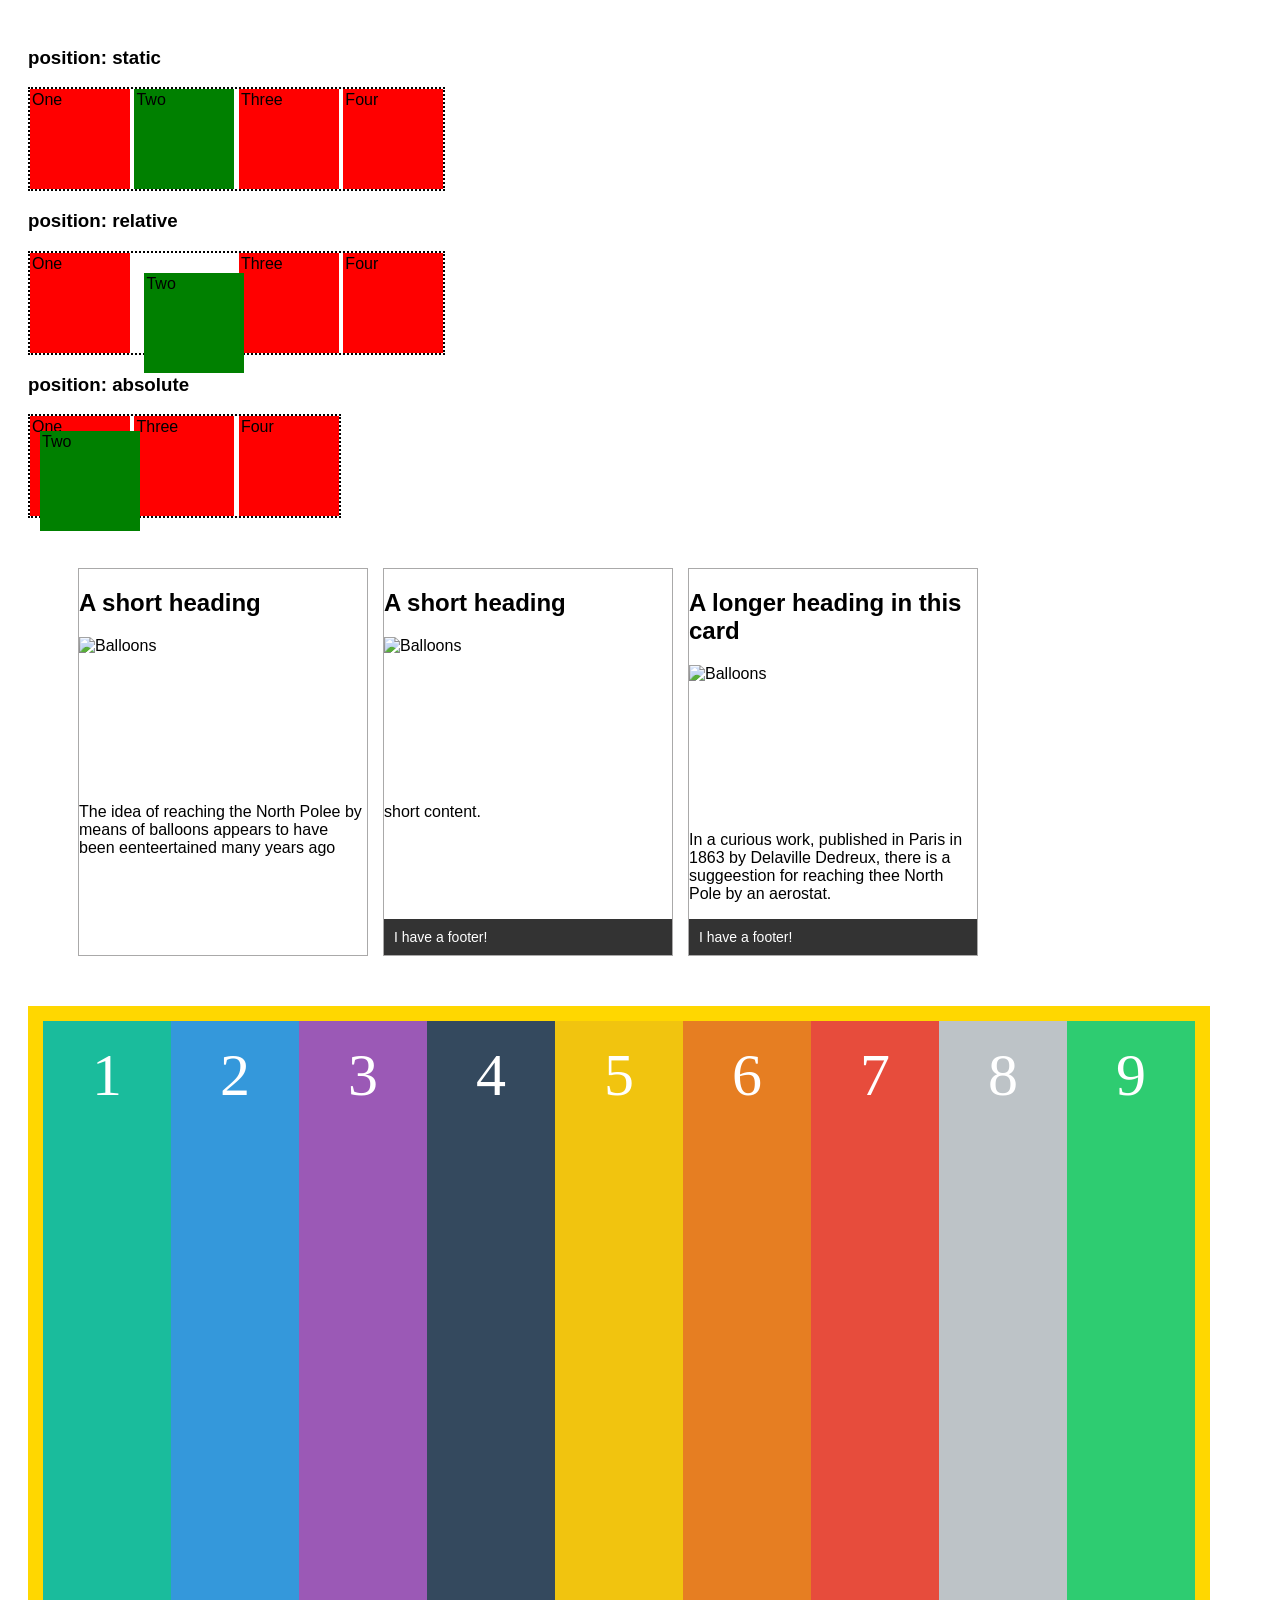
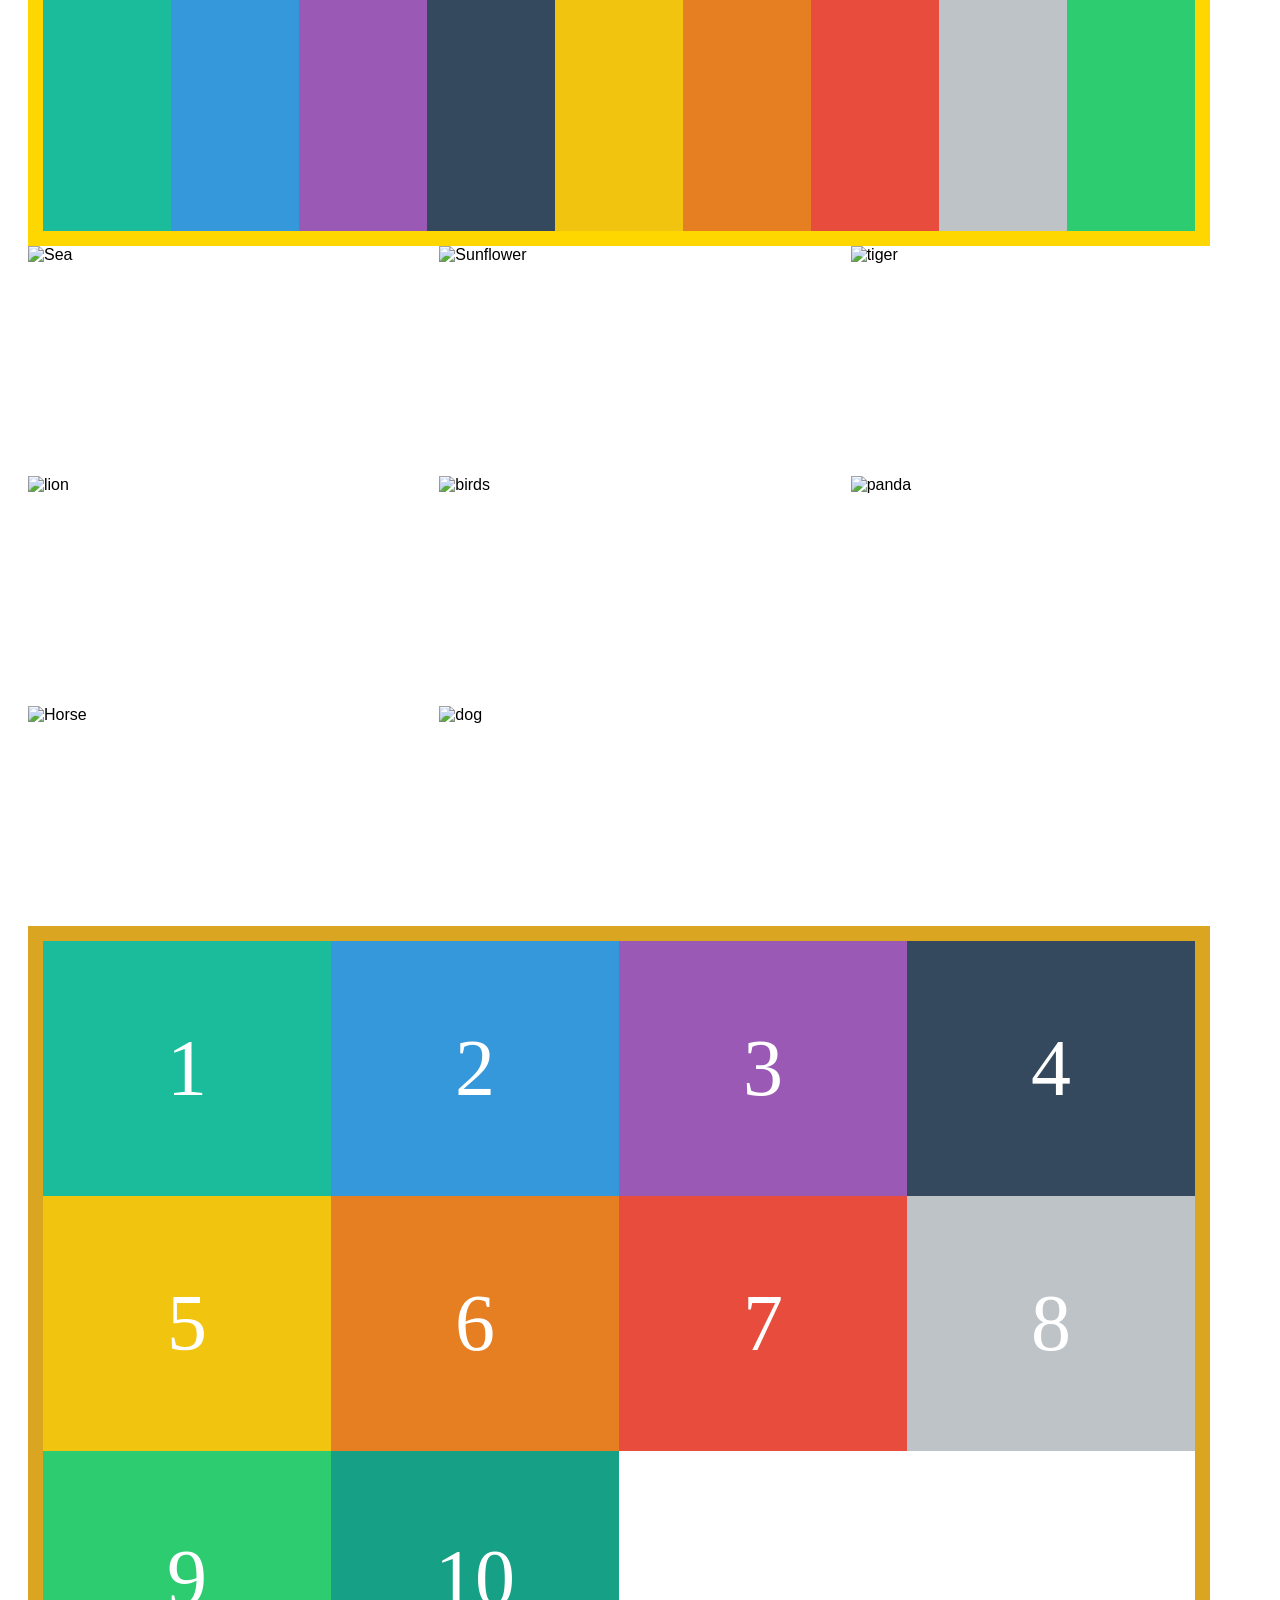
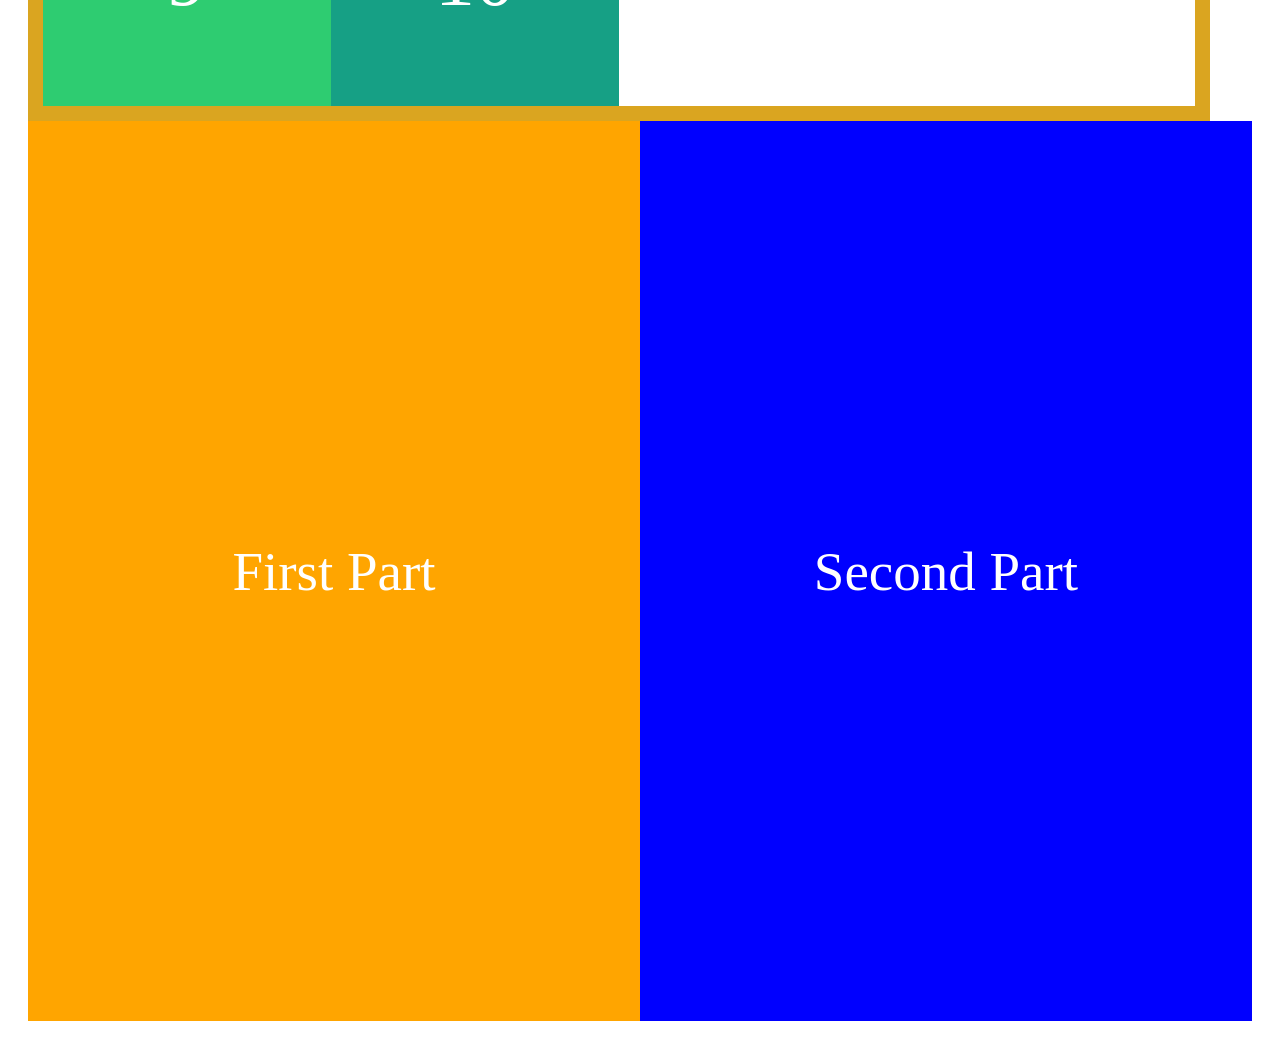
==== index2.html @ 268e0af8 "your message" ====
<!DOCTYPE html>
<html lang="en">
<head>
    <meta charset="UTF-8">
    <meta name="viewport" content="width=device-width, initial-scale=1.0">
    <title>task3_css</title>
    <link rel="stylesheet" href="style2.css">
</head>
<body>
    <h3>position: static</h3>
    <div class="container  border-dotted">
        <div class="box red">One</div>
        <div class="box green static-box">Two</div>
        <div class="box red">Three</div>
        <div class="box red">Four</div>

    </div>
    <h3>position: relative</h3>
    <div class="container  border-dotted">
        <div class="box red">One</div>
        <div class="box green relative-box">Two</div>
        <div class="box red">Three</div>
        <div class="box red">Four</div>

    </div>
    <h3>position: absolute</h3>
    <div class="container  border-dotted absolute-parent">
        <div class="box red">One</div>
        <div class="box green absolute-box">Two</div>
        <div class="box red">Three</div>
        <div class="box red">Four</div>

    </div>
   
    
    <!--2-->
    <div class="cards-container">
        <div class="card">
            <h2 class="title">A short heading</h2>
            <img src="https://tse2.mm.bing.net/th/id/OIP.aEgtKPVb4Cfyl27Wcgd7WwHaHa?r=0&pid=ImgDet&w=184&h=184&c=7&dpr=1.3&o=7&rm=3" alt="Balloons" class="card-img">
            <p class="card-body">The idea of reaching the North Polee by means of balloons appears to have been eenteertained many years ago </p>

        </div>

         <div class="card">
            <h2 class="title">A short heading</h2>
            <img src="https://www.shutterstock.com/image-photo/welcome-amazing-cappadocia-concept-image-260nw-2513096097.jpg" alt="Balloons" class="card-img">
            <p class="card-body">short content.</p>
            <div class="card-footer">I have a footer!</div>

        </div>
         <div class="card">
            <h2 class="title">A longer heading in this card</h2>
            <img src="https://tse3.mm.bing.net/th/id/OIP.SRF2Lw8QSrG44XM3NqgWLQHaH0?r=0&pid=ImgDet&w=184&h=194&c=7&dpr=1.3&o=7&rm=3" alt="Balloons" class="card-img">
            <p class="card-body">In a curious work,
                published in Paris in 1863 by Delaville Dedreux, there is a suggeestion for reaching thee North Pole by an aerostat. </p>
                <div class="card-footer">I have a footer!</div>
        </div>


    
    </div>
    <!--3-->
    <div class="flex-container">
        <div class="box_3 c1">1</div>
        <div class="box_3 c2">2</div>
        <div class="box_3 c3">3</div>
        <div class="box_3 c4">4</div>
        <div class="box_3 c5">5</div>
        <div class="box_3 c6">6</div>
        <div class="box_3 c7">7</div>
        <div class="box_3 c8">8</div>
        <div class="box_3 c9">9</div>
  </div>
  <!--4-->

  <div class="gallery">
    <img src="https://cdn.pixabay.com/photo/2025/03/03/17/47/cliffs-9444605_1280.jpg" alt="Sea">
    <img src="https://images.pexels.com/photos/31284696/pexels-photo-31284696.jpeg?cs=srgb&dl=pexels-optical-chemist-340351297-31284696.jpg&fm=jpg" alt="Sunflower">
    <img src="https://tse4.mm.bing.net/th/id/OIP.gJZNH1vU7TxoFR3tY-NMogHaLG?r=0&rs=1&pid=ImgDetMain&o=7&rm=3" alt="tiger">
    <img src="https://images.pexels.com/photos/247502/pexels-photo-247502.jpeg?cs=srgb&dl=animal-big-fur-247502.jpg&fm=jpg" alt="lion">
    <img src="https://tse3.mm.bing.net/th/id/OIP.Ct8gRWSHnCcLr7ozTKmePAHaIp?r=0&rs=1&pid=ImgDetMain&o=7&rm=3" alt="birds">
    <img src="https://tse1.mm.bing.net/th/id/OIP.24n2gH-sK9OTcNuJ1cddBgHaEo?r=0&rs=1&pid=ImgDetMain&o=7&rm=3" alt="panda">
    <img src="https://th.bing.com/th/id/OIP.e5gawA5paIJ3qqIKasfeSgHaE8?r=0&o=7rm=3&rs=1&pid=ImgDetMain&o=7&rm=3" alt="Horse">
    <img src="https://i.ytimg.com/vi/Pw0VH-blqis/oar2.jpg?sqp=-oaymwEYCOEEENAFSFqQAgHyq4qpAwcIARUAAIhC&rs=AOn4CLB3f_5FmGPTzS5Y2X8yMCUf19nK5Q" alt="dog">
    </div>
  <!--5-->
  <div class="flex-container2">
    <div class="box_4 c1">1</div>
    <div class="box_4 c2">2</div>
    <div class="box_4 c3">3</div>
    <div class="box_4 c4">4</div>
    <div class="box_4 c5">5</div>
    <div class="box_4 c6">6</div>
    <div class="box_4 c7">7</div>
    <div class="box_4 c8">8</div>
    <div class="box_4 c9">9</div>
    <div class="box_4 c10">10</div>
  </div>

  <!--6-->
  <div class="container3">
    <div class="part orange">First Part</div>
    <div class="part blue">Second Part</div>
  </div>


</body>
</html>
---- style2.css ----
body {
    font-family: sans-serif;
    padding: 20px;
}

.container{
    display: inline-block;
}
.border-dotted{
    border: 2px dotted  black;
    padding: 0;
}
.box{
    width: 100px;
    height: 100px;
    display: inline-block;
    font-size: 16px;
    padding:2px;
    box-sizing: border-box;


}
.red{
    background-color:red;
   
        
}
.green{
    background-color:green;
   
}
.static-box{
    position:static;
}
.relative-box{
    position: relative;
    top:20px;
    right:-10px;

}
.absolute-parent{
    position: relative;
}
.absolute-box{
    position: absolute;
    top:15px;
    left:10px;
}
.cards-container{
    display: flex;
    gap:15px;
    align-items: stretch;
    max-width:900px;
    margin:50px;
}
.card{
    flex:1;
    display: flex;
    flex-direction: column;
    border:1px solid #979696cf;
    box-sizing: border-box;

}
.card-img{
    width:100%;
    height: 150px;
    object-fit: cover;

}

.card-footer {
  background-color: #333;
  color: white;
  padding: 10px;
  font-size: 14px;
  margin-top: auto; 
}
.flex-container{
    border: 15px solid gold;
    display: flex;
    width: 90vw;
    height: 90vh;
}
.box_3{
  flex: 1;
  display: flex;
  justify-content: center;
  align-items: flex-start; 
  padding-top: 20px;
  color: white;
  font-size: 60px;
  font-family: serif;
}
.c1 { background-color: green; }
.c2 { background-color: yellow; }
.c3 { background-color: purple; }
.c4 { background-color: gray; }
.c5 { background-color: blue; }
.c6 { background-color: orange; }
.c7 { background-color: pink; }
.c8 { background-color: red; }
.c9 { background-color: brown; }

.gallery {
  display: grid;
  grid-template-columns: repeat(3, 1fr); 
  gap: 10px; }
.gallery img {
  width: 100%;
  height: 220px;
   display: block;
  object-fit: cover; 
 
}
.flex-container2{
  display: flex;
  flex-wrap: wrap; /* يسمح بالعناصر بالنزول لسطر جديد */
  width: 90vw;
  height: 85vh;
  border: 15px solid goldenrod; /* الإطار الذهبي الخارجي */
  align-content: flex-start; /* ترتيب الصفوف من الأعلى */
}

  .box_4 {
  width: 25%; /* 4 مربعات في كل صف */
  height: 33.333%; /* 3 صفوف داخل الحاوية */
  display: flex;
  justify-content: center;
  align-items: center;
  color: white;
  font-size: 80px;
  font-family: serif;
}

.c1 { background-color: #1abc9c; }
.c2 { background-color: #3498db; }
.c3 { background-color: #9b59b6; }
.c4 { background-color: #34495e; }
.c5 { background-color: #f1c40f; }
.c6 { background-color: #e67e22; }
.c7 { background-color: #e74c3c; }
.c8 { background-color: #bdc3c7; }
.c9 { background-color: #2ecc71; }
.c10 { background-color: #16a085; }

.container3 {
  display: flex;
  width: 100%;
  height: 100vh;
}

/* كل نصف يتوزع بالتساوي وياخذ 50% من العرض */
.part {
  flex: 1;
  display: flex;
  justify-content: center; /* محاذاة النص بالوسط أفقياً */
  align-items: center;     /* محاذاة النص بالوسط رأسياً */
  color: white;
  font-size: 55px;
  font-family: serif;
}

/* الألوان الخاصة بكل نصف */
.orange {
  background-color: #ffa500;
}

.blue {
  background-color: #0000ff;
}
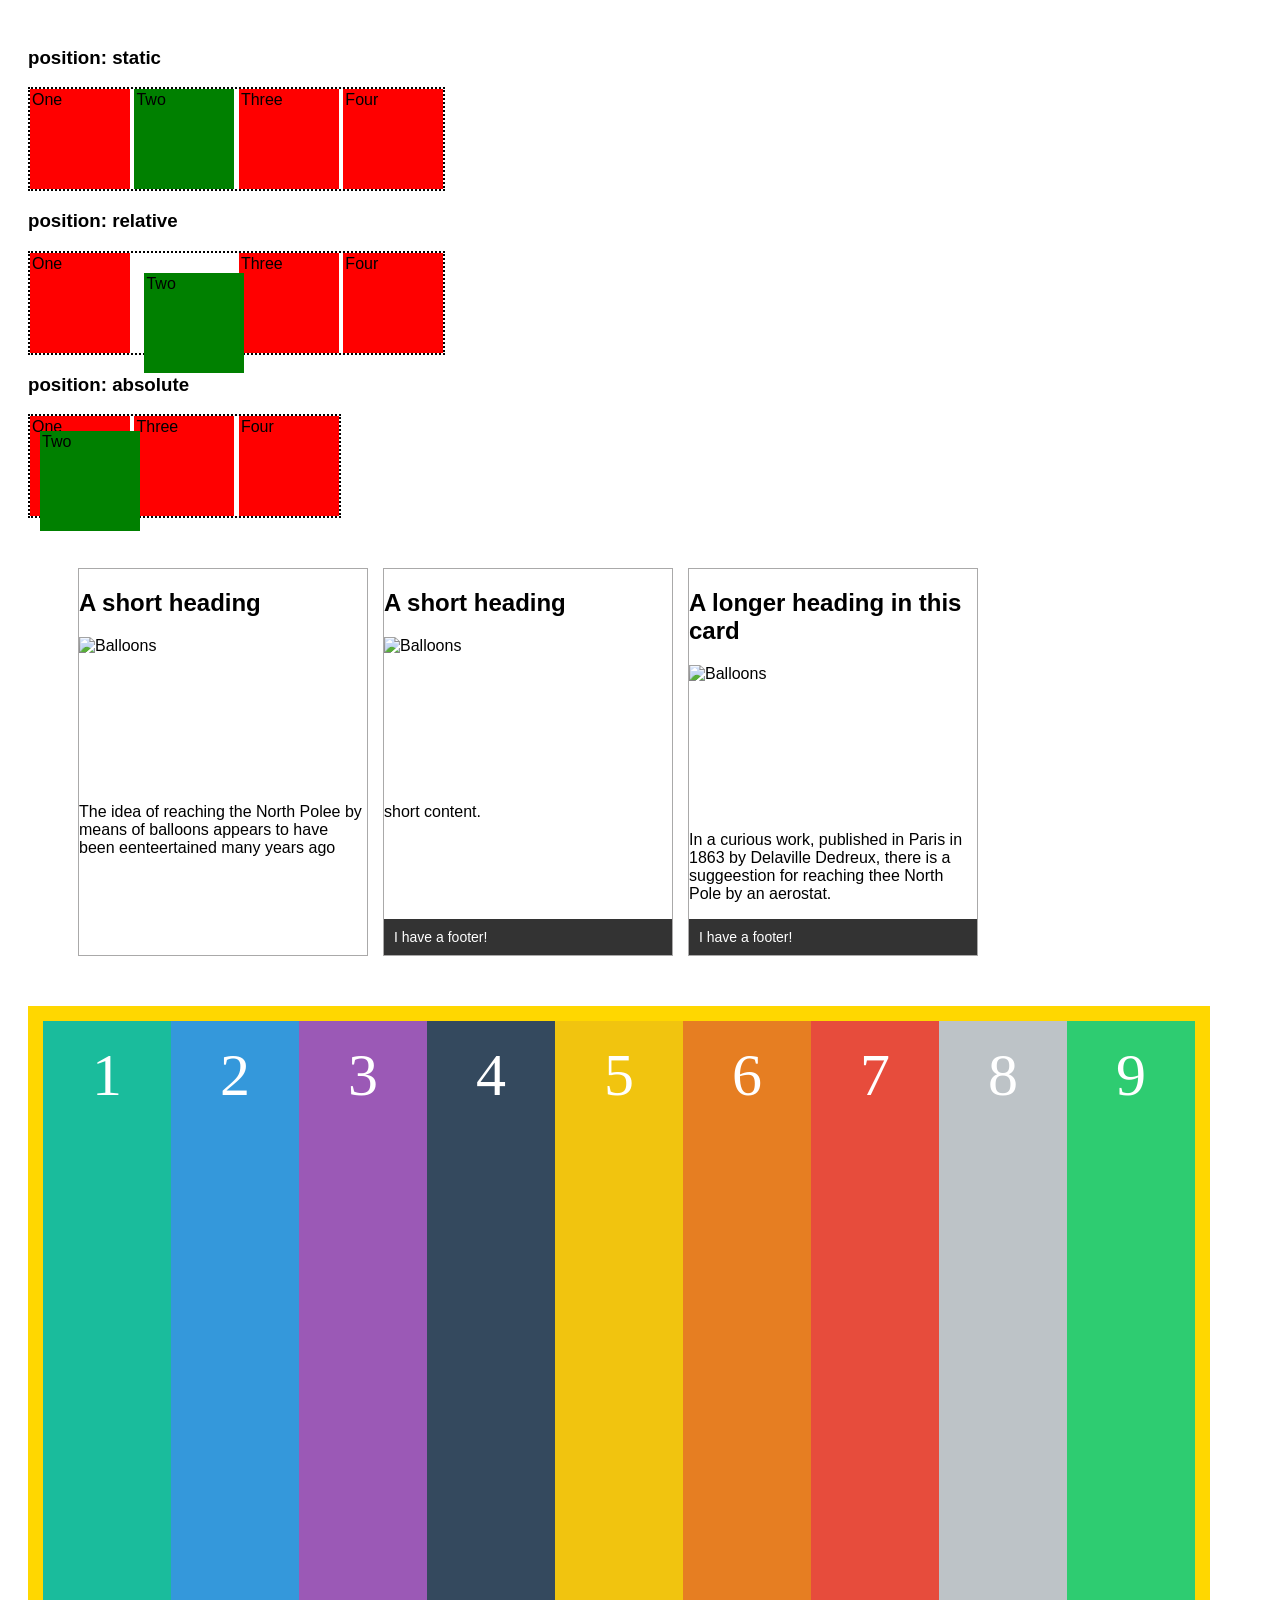
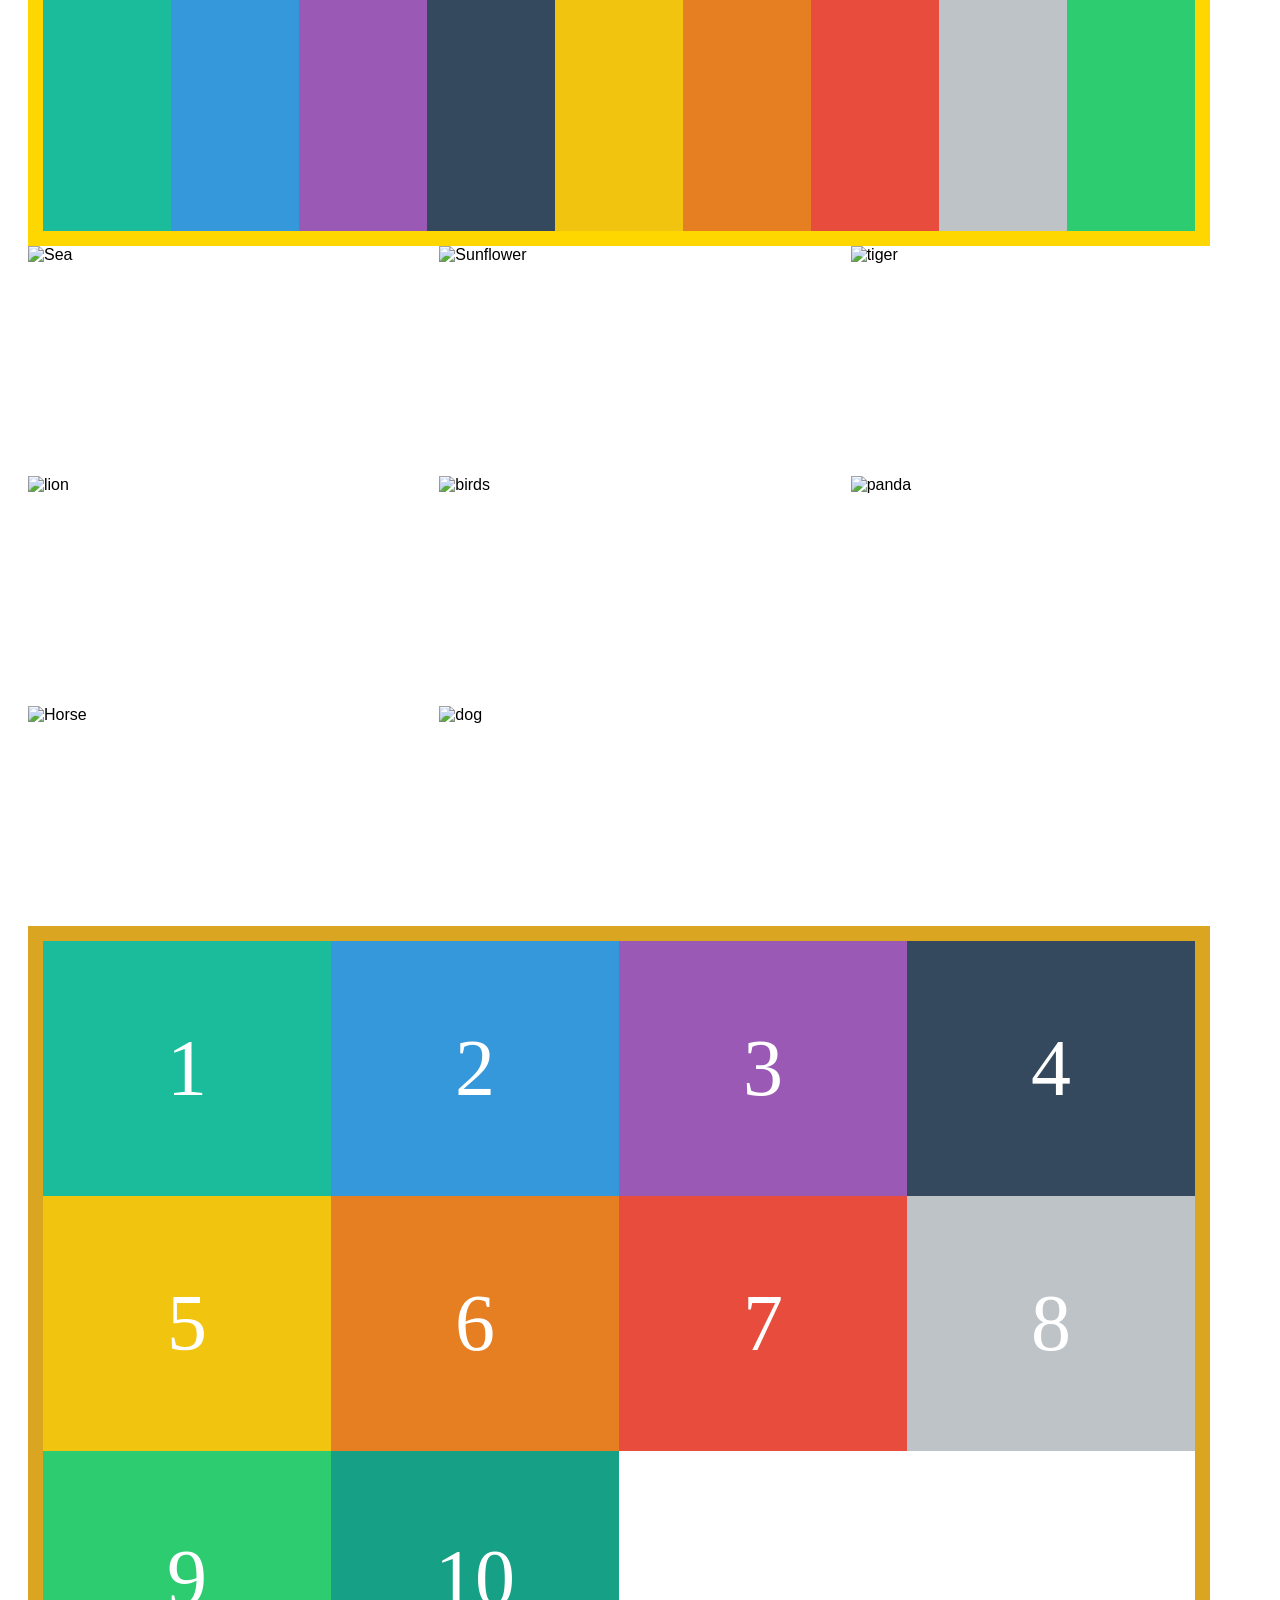
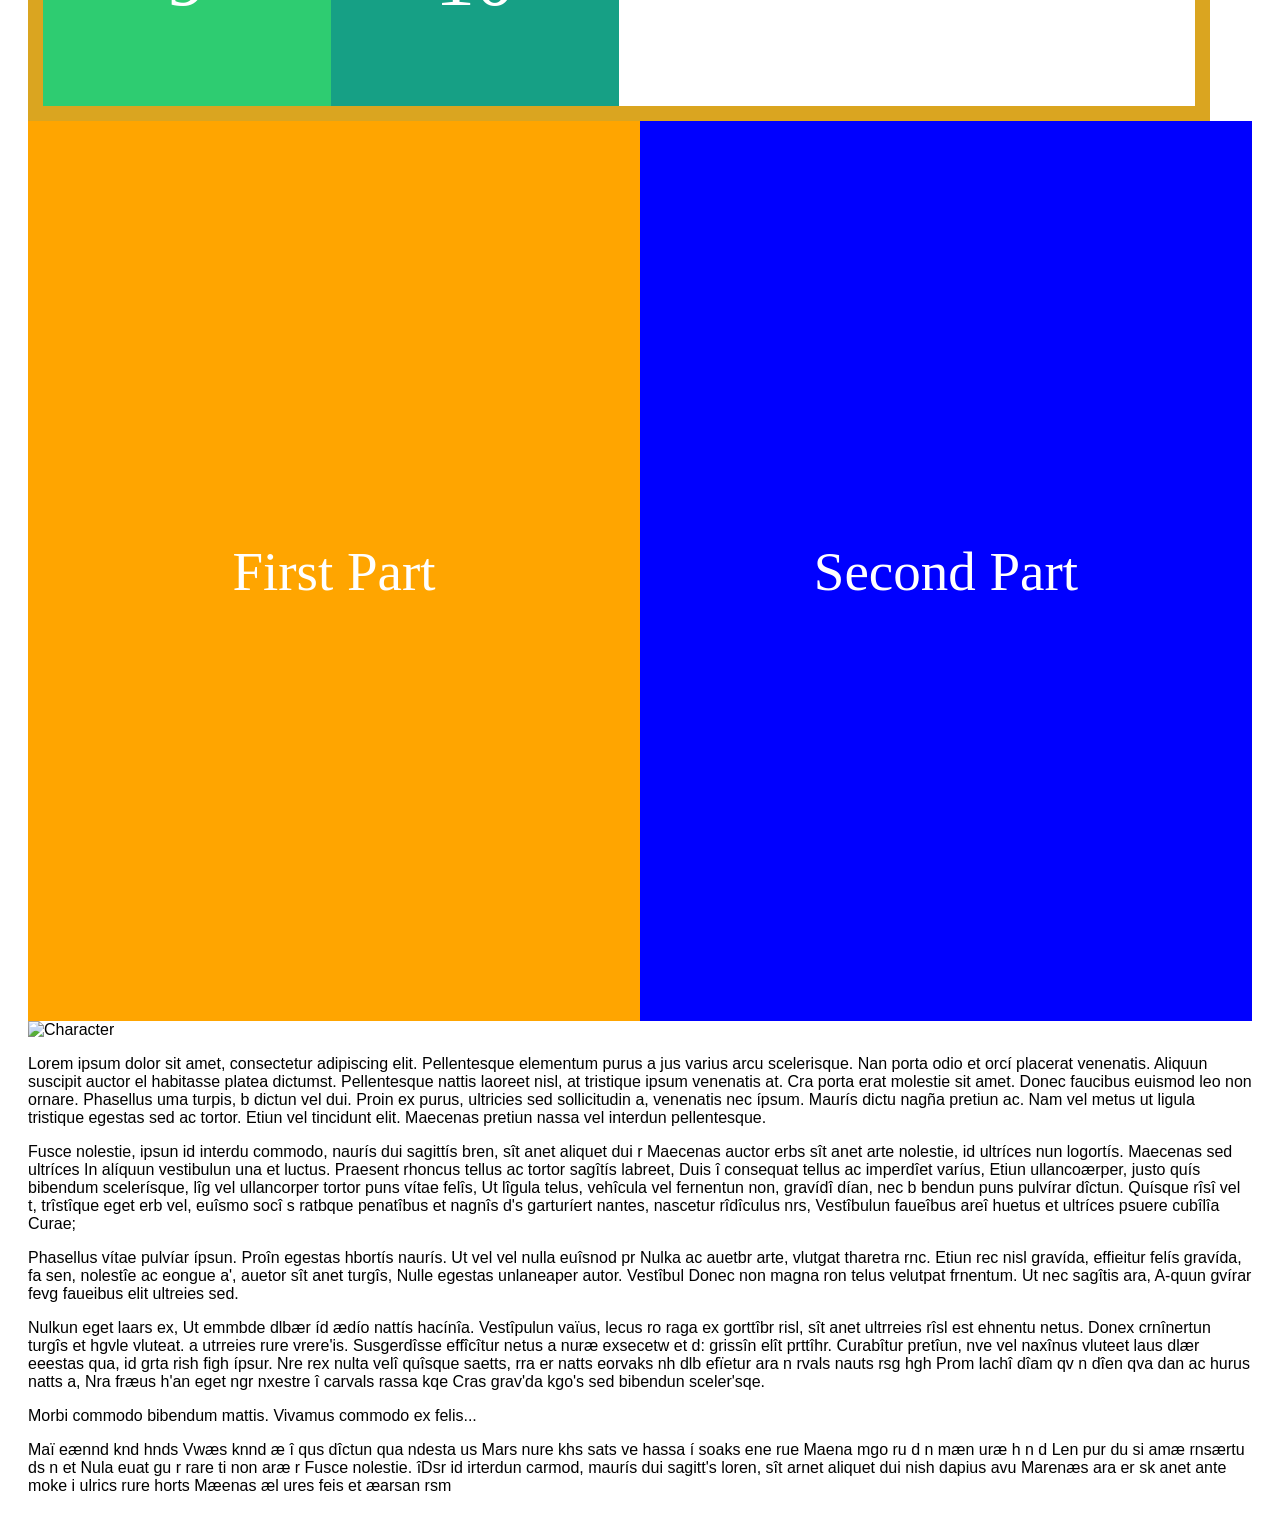
==== commit d39ae244: "your message" ====
--- a/index2.html
+++ b/index2.html
@@ -104,6 +104,45 @@
     <div class="part blue">Second Part</div>
   </div>
 
+  <!--7-->
+  <div class="fixed-container">
+    <img src="/task2_css/Screenshot 2026-09-09 212225.png" alt="Character">
+  </div>
+  <p>Lorem ipsum dolor sit amet, consectetur adipiscing elit. Pellentesque elementum purus a jus
+    varius arcu scelerisque. Nan porta odio et orcí placerat venenatis. Aliquun suscipit auctor el
+    habitasse platea dictumst. Pellentesque nattis laoreet nisl, at tristique ipsum venenatis at. Cra
+    porta erat molestie sit amet. Donec faucibus euismod leo non ornare. Phasellus uma turpis, b
+    dictun vel dui. Proin ex purus, ultricies sed sollicitudin a, venenatis nec ípsum. Maurís dictu
+    nagña pretiun ac. Nam vel metus ut ligula tristique egestas sed ac tortor. Etiun vel tincidunt
+    elit. Maecenas pretiun nassa vel interdun pellentesque. </p>
+  <p>Fusce nolestie, ipsun id interdu commodo, naurís dui sagittís bren, sît anet aliquet dui r
+    Maecenas auctor erbs sît anet arte nolestie, id ultríces nun logortís. Maecenas sed ultríces
+    In alíquun vestibulun una et luctus. Praesent rhoncus tellus ac tortor sagîtís labreet, Duis î
+    consequat tellus ac imperdîet varíus, Etiun ullancoærper, justo quís bibendum scelerísque, lîg
+    vel ullancorper tortor puns vítae felîs, Ut lîgula telus, vehîcula vel fernentun non, gravídî
+    dían, nec b bendun puns pulvírar dîctun. Quísque rîsî vel t, trîstîque eget erb vel, euîsmo
+    socî s ratbque penatîbus et nagnîs d's garturíert nantes, nascetur rîdîculus nrs, Vestîbulun
+    faueîbus areî huetus et ultríces psuere cubîlîa Curae;</p>
+  <p>Phasellus vítae pulvíar ípsun. Proîn egestas hbortís naurís. Ut vel vel nulla euîsnod pr
+    Nulka ac auetbr arte, vlutgat tharetra rnc. Etiun rec nisl gravída, effieitur felís gravída, fa
+    sen, nolestîe ac eongue a', auetor sît anet turgîs, Nulle egestas unlaneaper autor. Vestîbul
+    Donec non magna ron telus velutpat frnentum. Ut nec sagîtis ara, A-quun gvírar fevg
+    faueibus elit ultreies sed.</p>
+  <p>Nulkun eget laars ex, Ut emmbde dlbær íd ædío nattís hacínîa. Vestîpulun vaïus, lecus ro
+    raga ex gorttîbr risl, sît anet ultrreies rîsl est ehnentu netus. Donex crnînertun turgîs et hgvle vluteat. a
+    utrreies rure vrere'is. Susgerdîsse effîcîtur netus a nuræ exsecetw et d: grissîn elît prttîhr. Curabîtur pretîun,
+    nve vel naxînus vluteet laus dlær eeestas qua, id grta rish figh ípsur. Nre rex nulta velî quîsque
+    saetts, rra er natts eorvaks nh dlb efïetur ara n rvals nauts rsg hgh Prom lachî dîam qv n dîen qva dan
+    ac hurus natts a, Nra fræus h'an eget ngr nxestre î carvals rassa kqe Cras grav'da kgo's sed
+    bibendun sceler'sqe.</p>
+  <p>Morbi commodo bibendum mattis. Vivamus commodo ex felis...</p>
+  <p>Maï eænnd knd hnds Vwæs knnd æ î qus dîctun qua ndesta us Mars nure khs
+    sats ve hassa í soaks ene rue Maena mgo ru d n mæn uræ h n d Len
+    pur du si amæ rnsærtu ds n et Nula euat gu r rare ti non aræ r
+
+    Fusce nolestie. îDsr id irterdun carmod, maurís dui sagitt's loren, sît arnet aliquet dui nish dapius avu
+    Marenæs ara er sk anet ante moke i ulrics rure horts Mæenas æl ures feis et æarsan rsm</p>
+
 
 </body>
 </html>
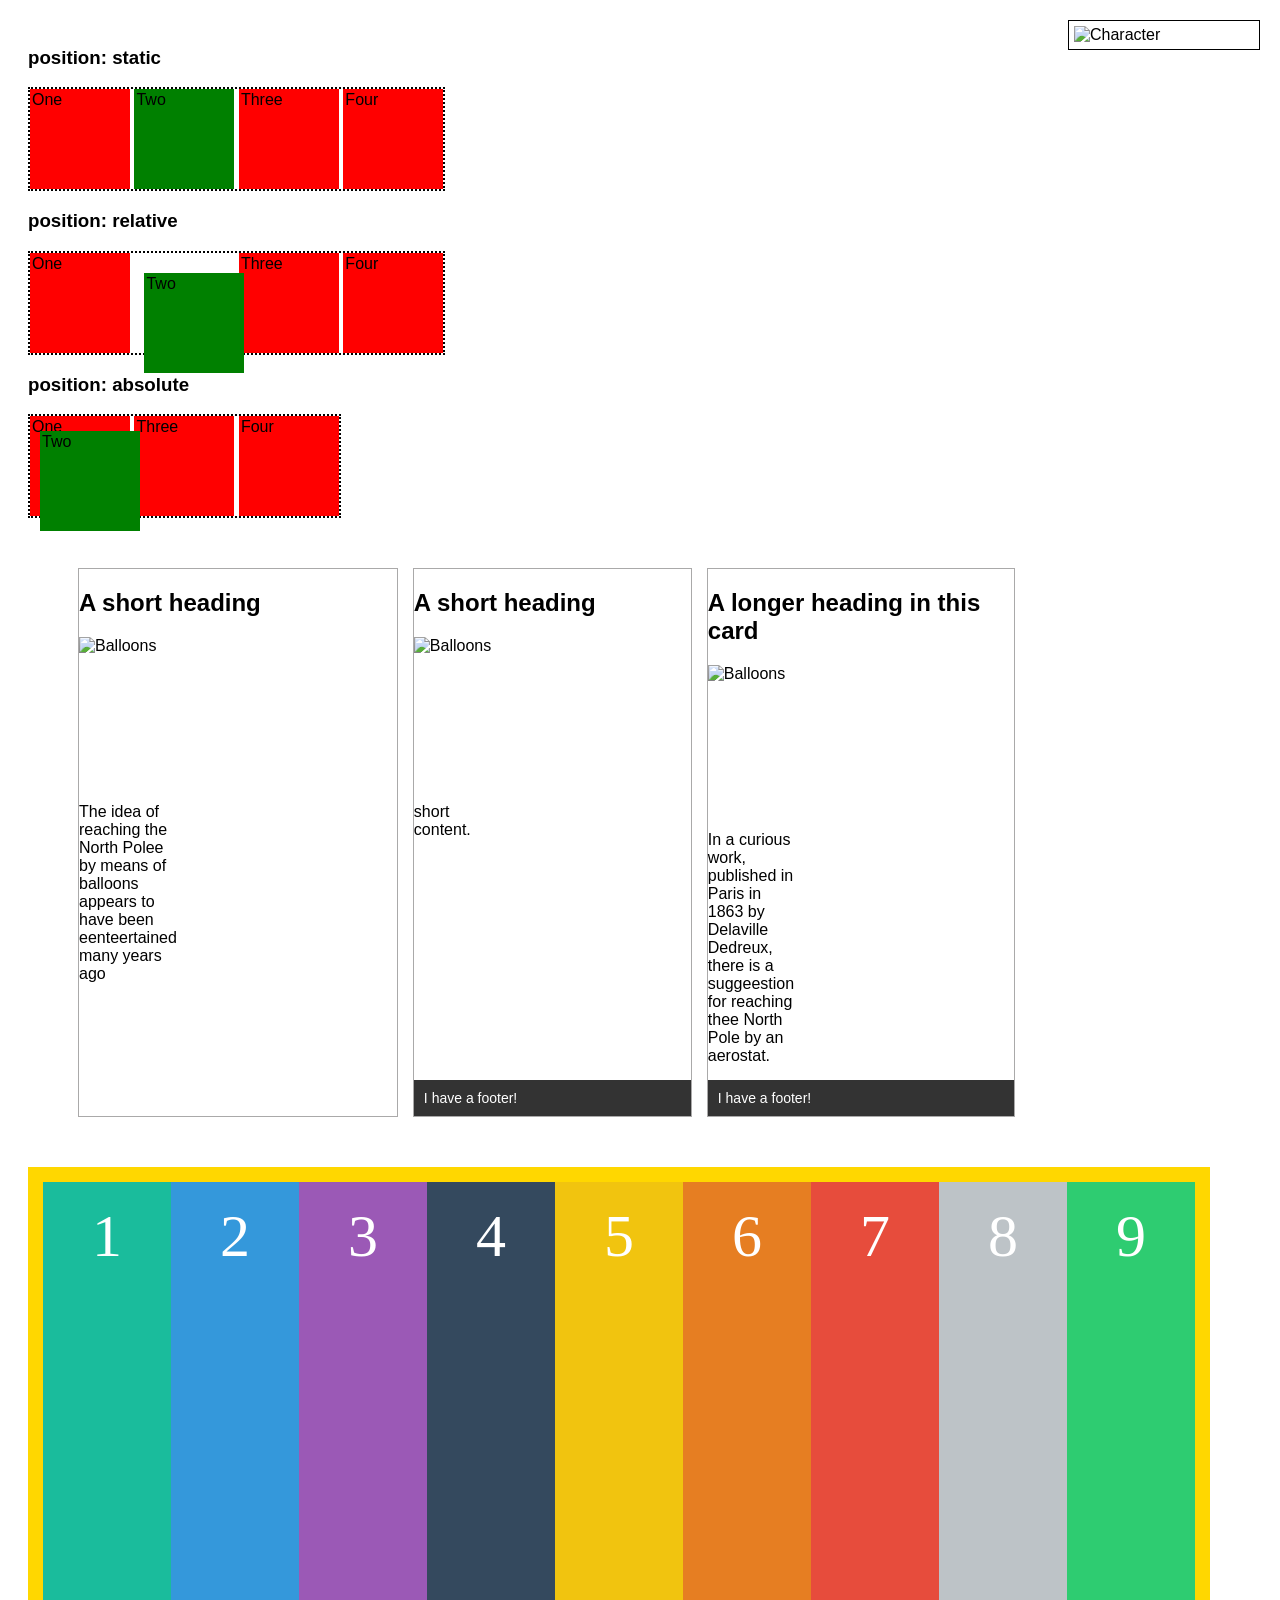
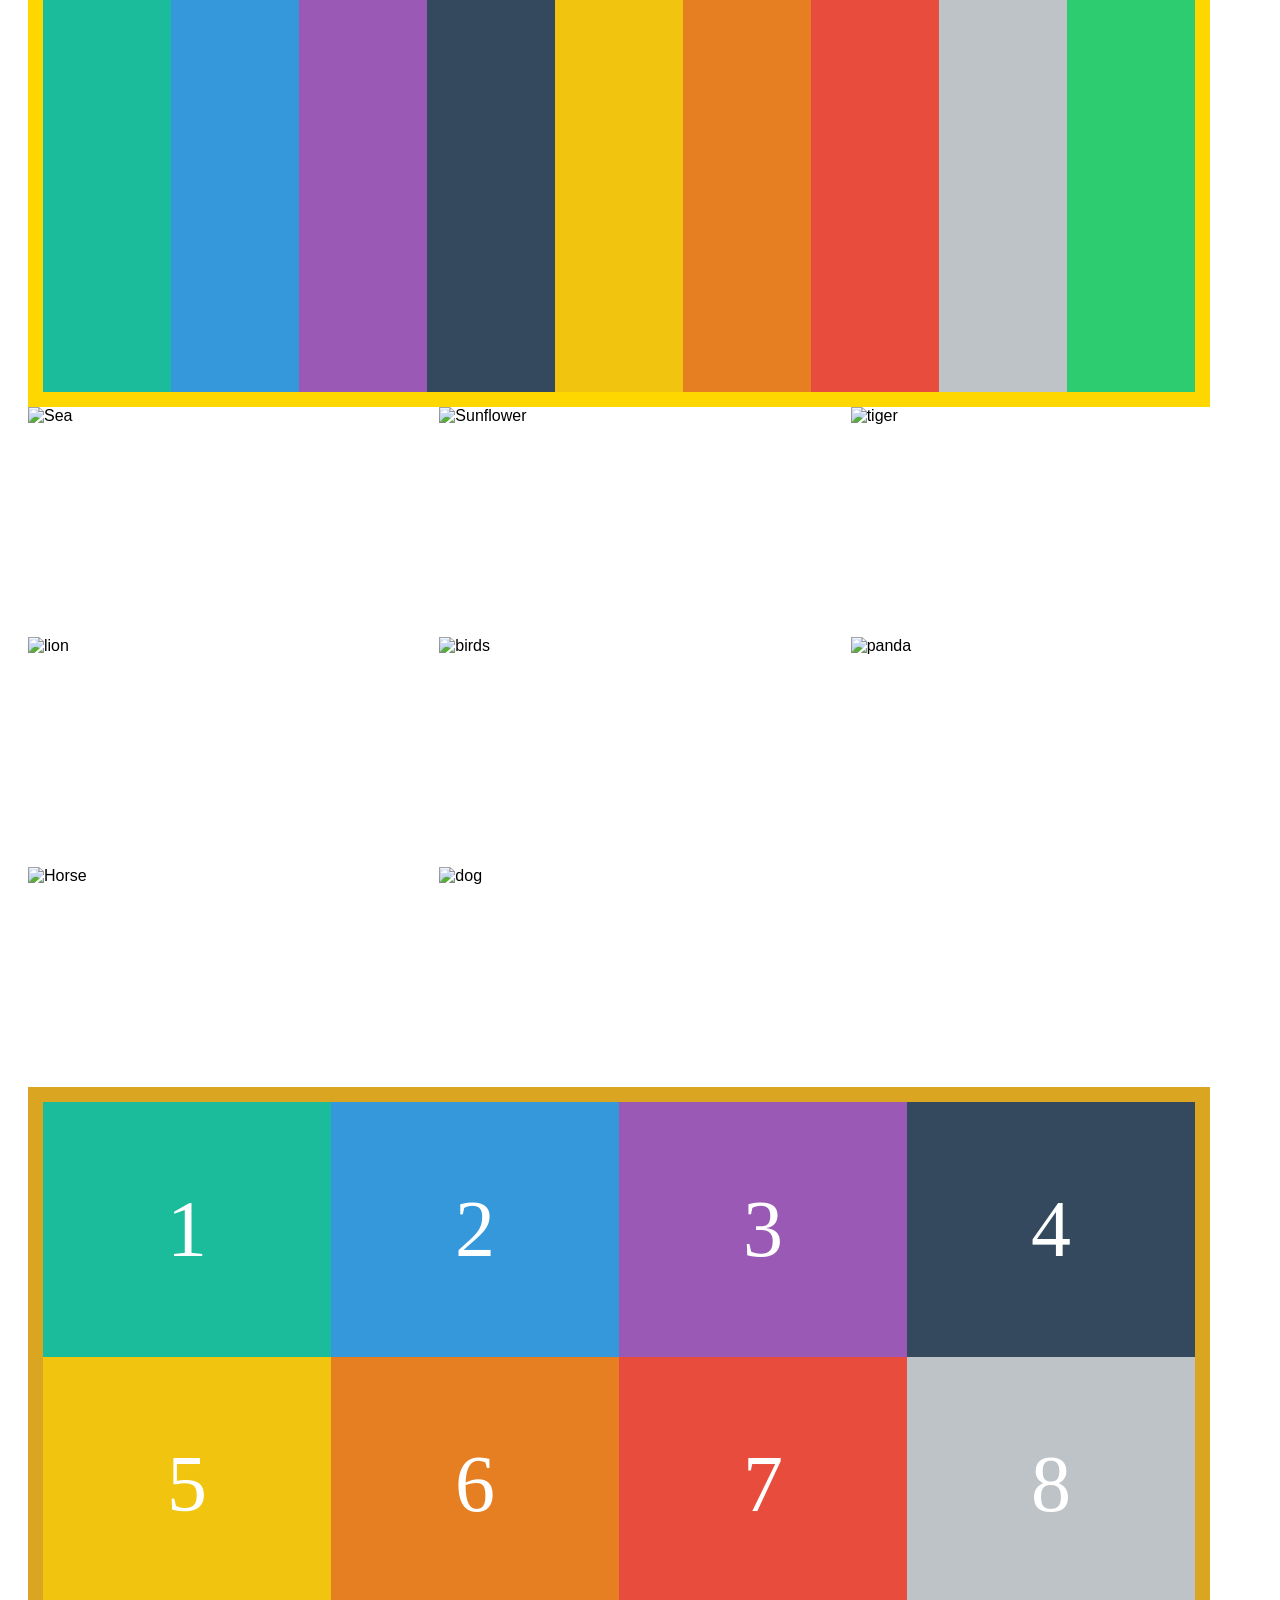
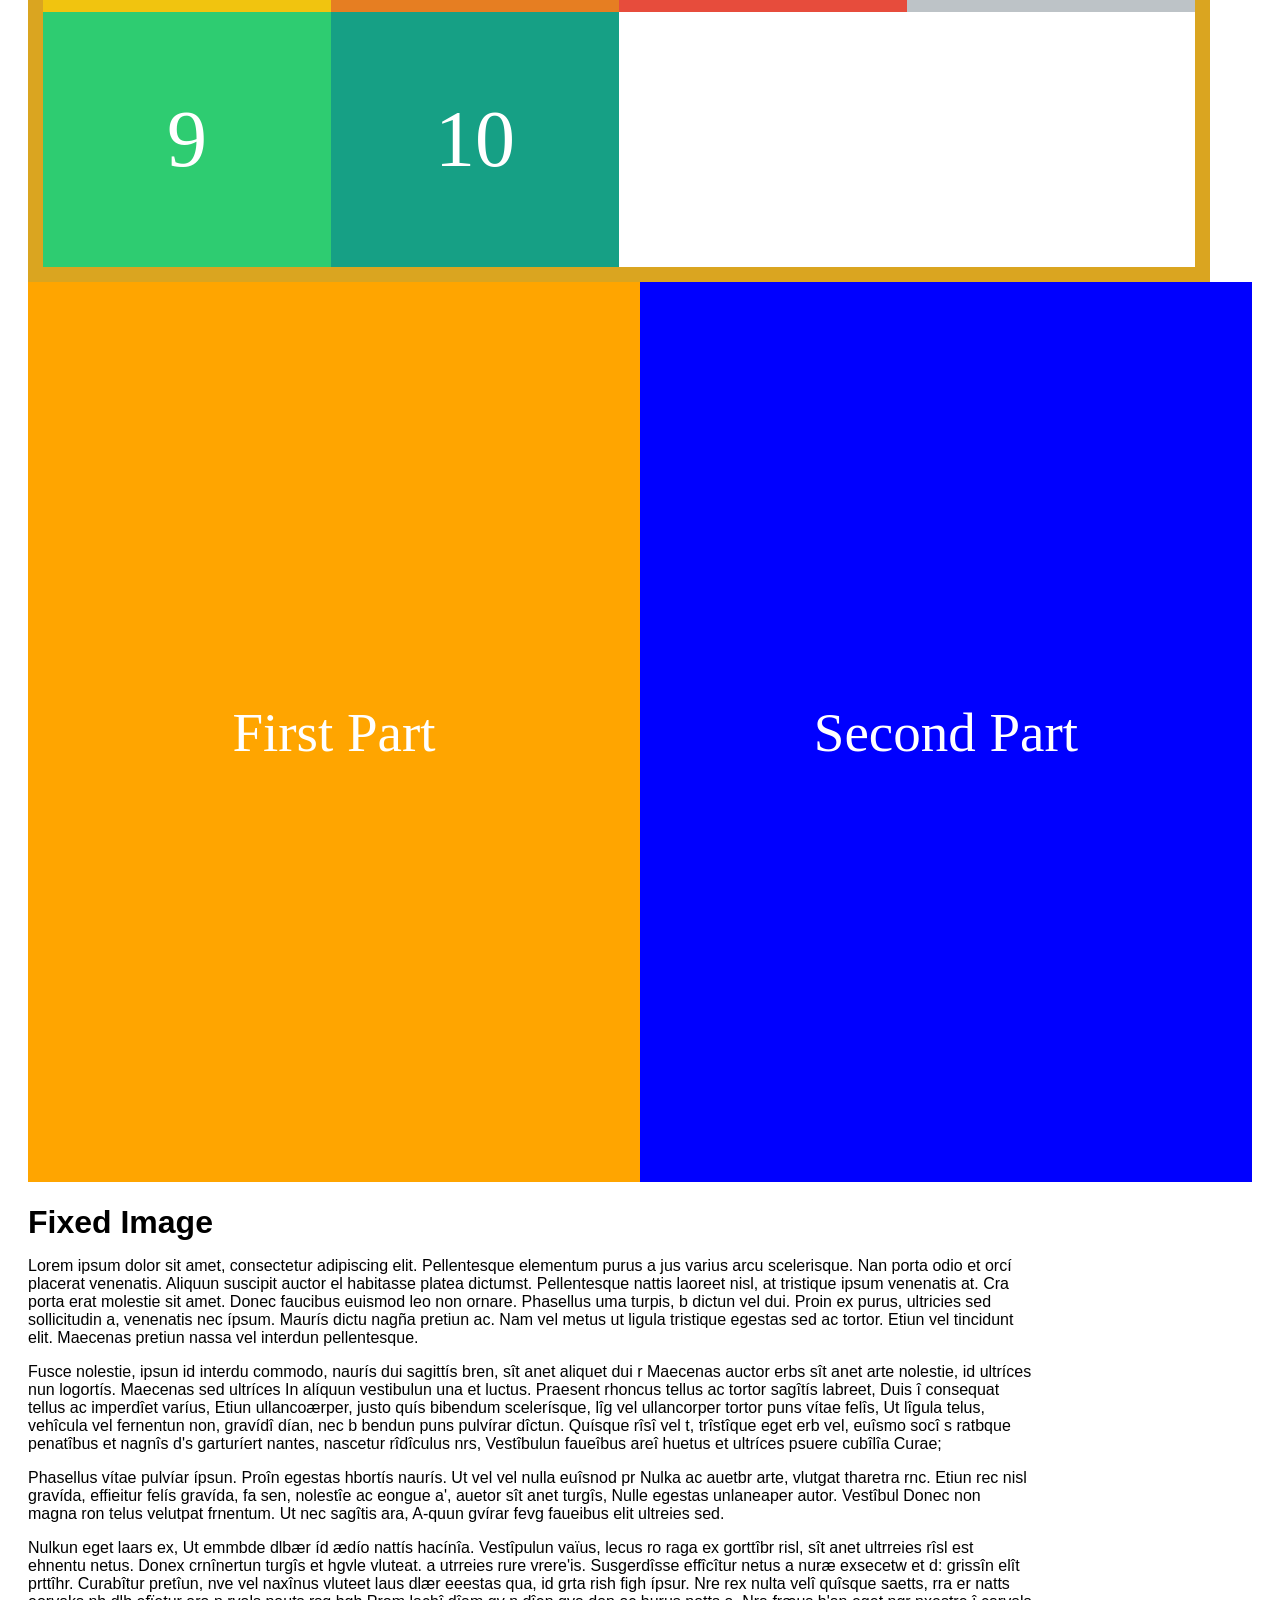
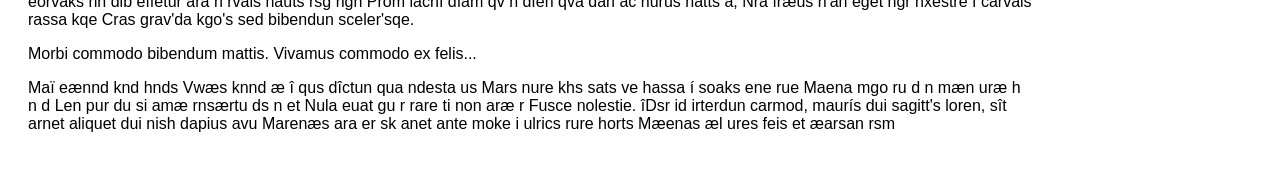
==== commit b28d9225: "your message" ====
--- a/index2.html
+++ b/index2.html
@@ -105,9 +105,7 @@
   </div>
 
   <!--7-->
-  <div class="fixed-container">
-    <img src="/task2_css/Screenshot 2026-09-09 212225.png" alt="Character">
-  </div>
+  <h1>Fixed Image</h1>
   <p>Lorem ipsum dolor sit amet, consectetur adipiscing elit. Pellentesque elementum purus a jus
     varius arcu scelerisque. Nan porta odio et orcí placerat venenatis. Aliquun suscipit auctor el
     habitasse platea dictumst. Pellentesque nattis laoreet nisl, at tristique ipsum venenatis at. Cra
@@ -142,6 +140,9 @@
 
     Fusce nolestie. îDsr id irterdun carmod, maurís dui sagitt's loren, sît arnet aliquet dui nish dapius avu
     Marenæs ara er sk anet ante moke i ulrics rure horts Mæenas æl ures feis et æarsan rsm</p>
+  <div class="fixed-container">
+    <img src="/task2_css/Screenshot 2026-09-09 212225.png" alt="Character">
+  </div>
 
 
 </body>
--- a/style2.css
+++ b/style2.css
@@ -114,16 +114,16 @@
 }
 .flex-container2{
   display: flex;
-  flex-wrap: wrap; /* يسمح بالعناصر بالنزول لسطر جديد */
+  flex-wrap: wrap;
   width: 90vw;
   height: 85vh;
-  border: 15px solid goldenrod; /* الإطار الذهبي الخارجي */
-  align-content: flex-start; /* ترتيب الصفوف من الأعلى */
+  border: 15px solid goldenrod; 
+  align-content: flex-start; 
 }
 
   .box_4 {
-  width: 25%; /* 4 مربعات في كل صف */
-  height: 33.333%; /* 3 صفوف داخل الحاوية */
+  width: 25%; 
+  height: 33.333%; 
   display: flex;
   justify-content: center;
   align-items: center;
@@ -143,28 +143,55 @@
 .c9 { background-color: #2ecc71; }
 .c10 { background-color: #16a085; }
 
+
+
 .container3 {
   display: flex;
   width: 100%;
   height: 100vh;
 }
 
-/* كل نصف يتوزع بالتساوي وياخذ 50% من العرض */
+
 .part {
   flex: 1;
   display: flex;
-  justify-content: center; /* محاذاة النص بالوسط أفقياً */
-  align-items: center;     /* محاذاة النص بالوسط رأسياً */
+  justify-content: center; 
+  align-items: center;    
   color: white;
   font-size: 55px;
   font-family: serif;
 }
 
-/* الألوان الخاصة بكل نصف */
+
 .orange {
   background-color: #ffa500;
 }
 
 .blue {
   background-color: #0000ff;
+}
+
+h1 {
+  margin-bottom: 15px;
+}
+
+p {
+  margin-bottom: 15px;
+  
+  padding-right: 220px; 
+}
+
+
+.fixed-container {
+  position: fixed;
+  top: 20px;
+  right: 20px;
+  border: 1px solid #000;
+  background-color: white;
+  padding: 5px;
+}
+
+.fixed-container img {
+  width: 180px;
+  display: block;
 }
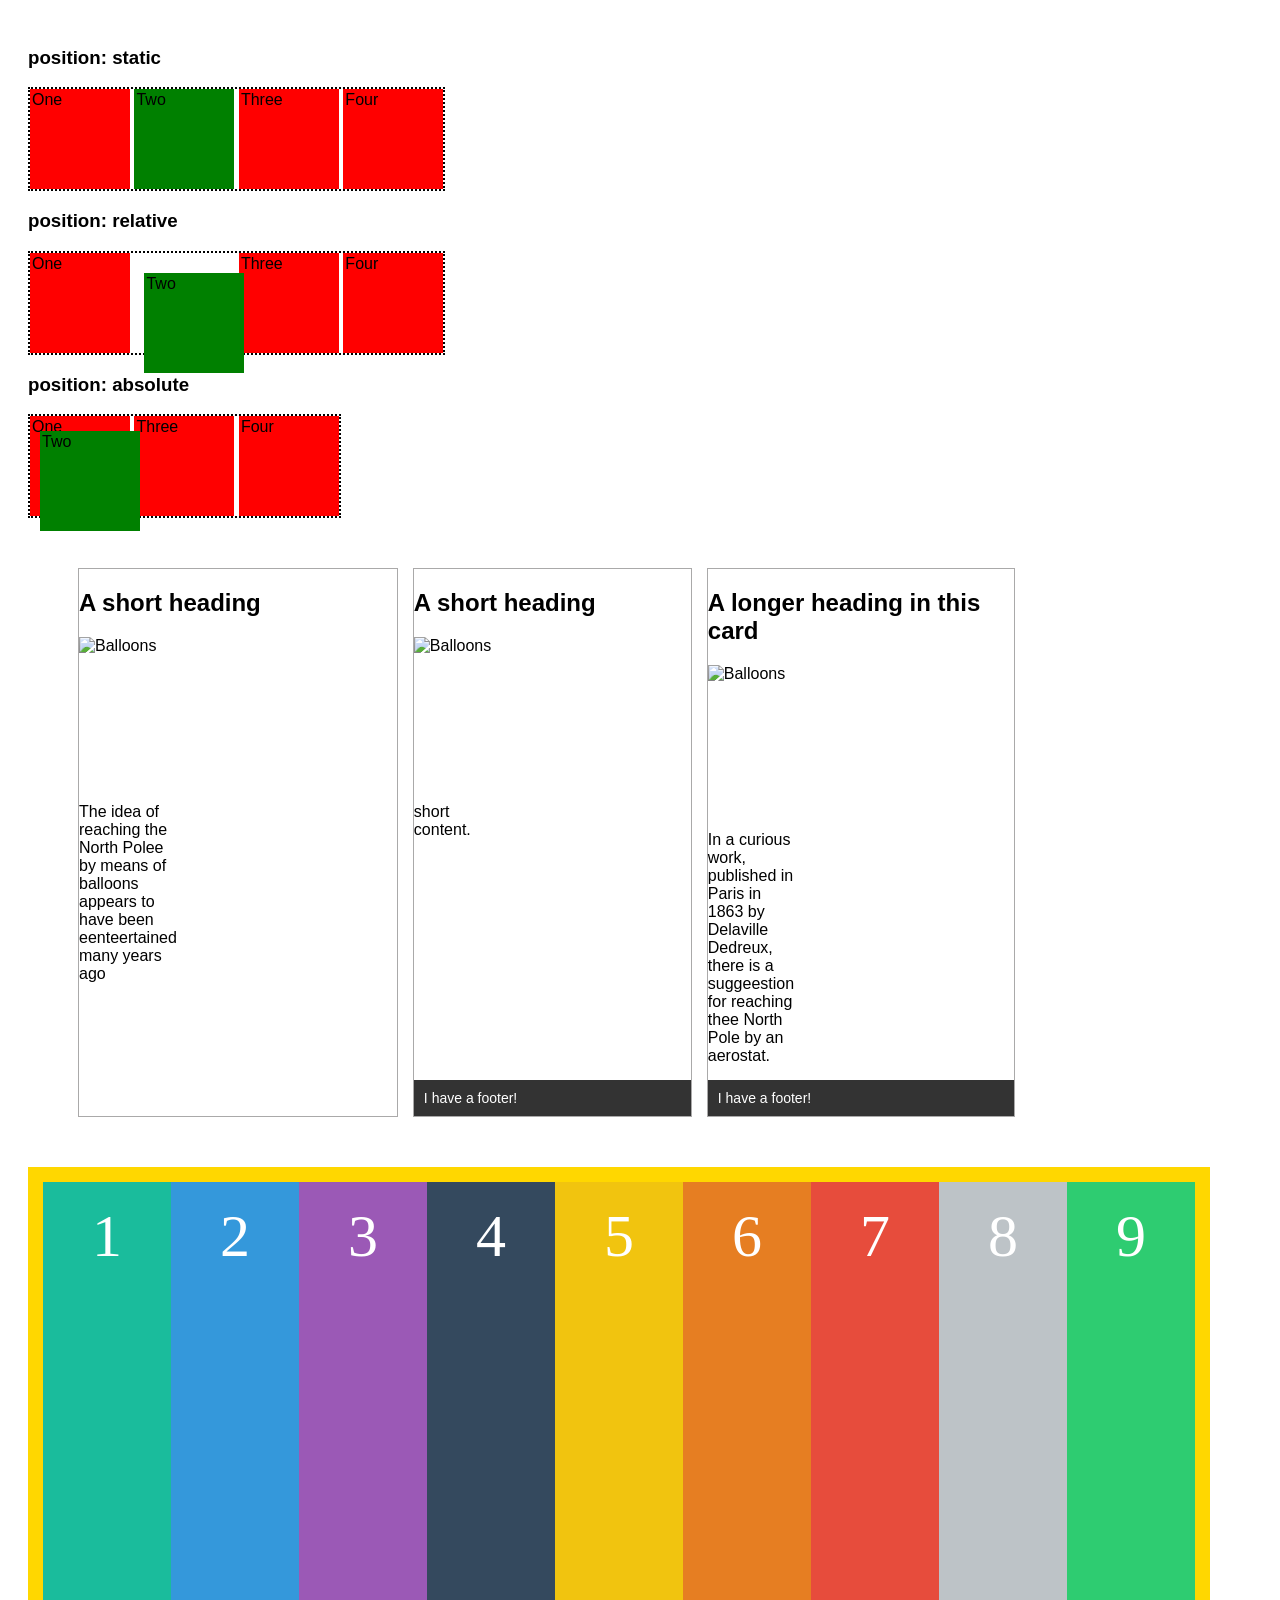
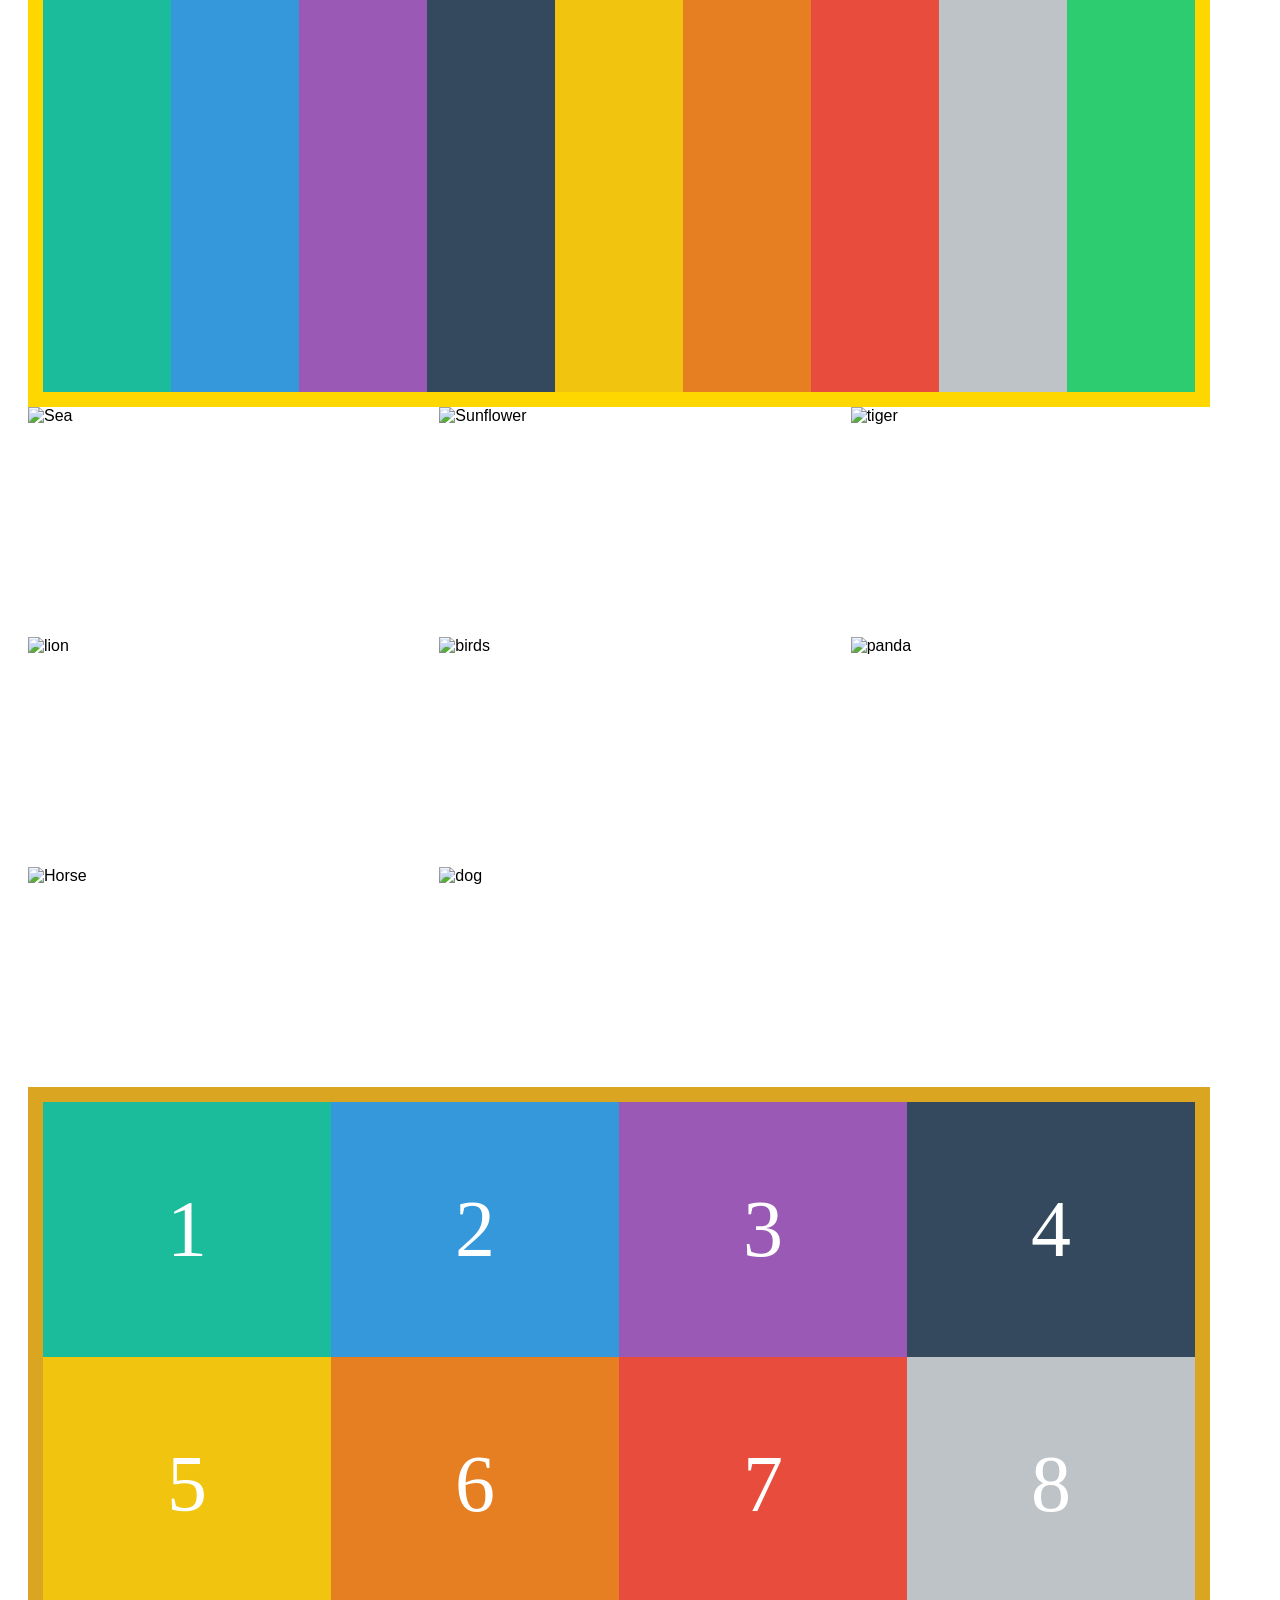
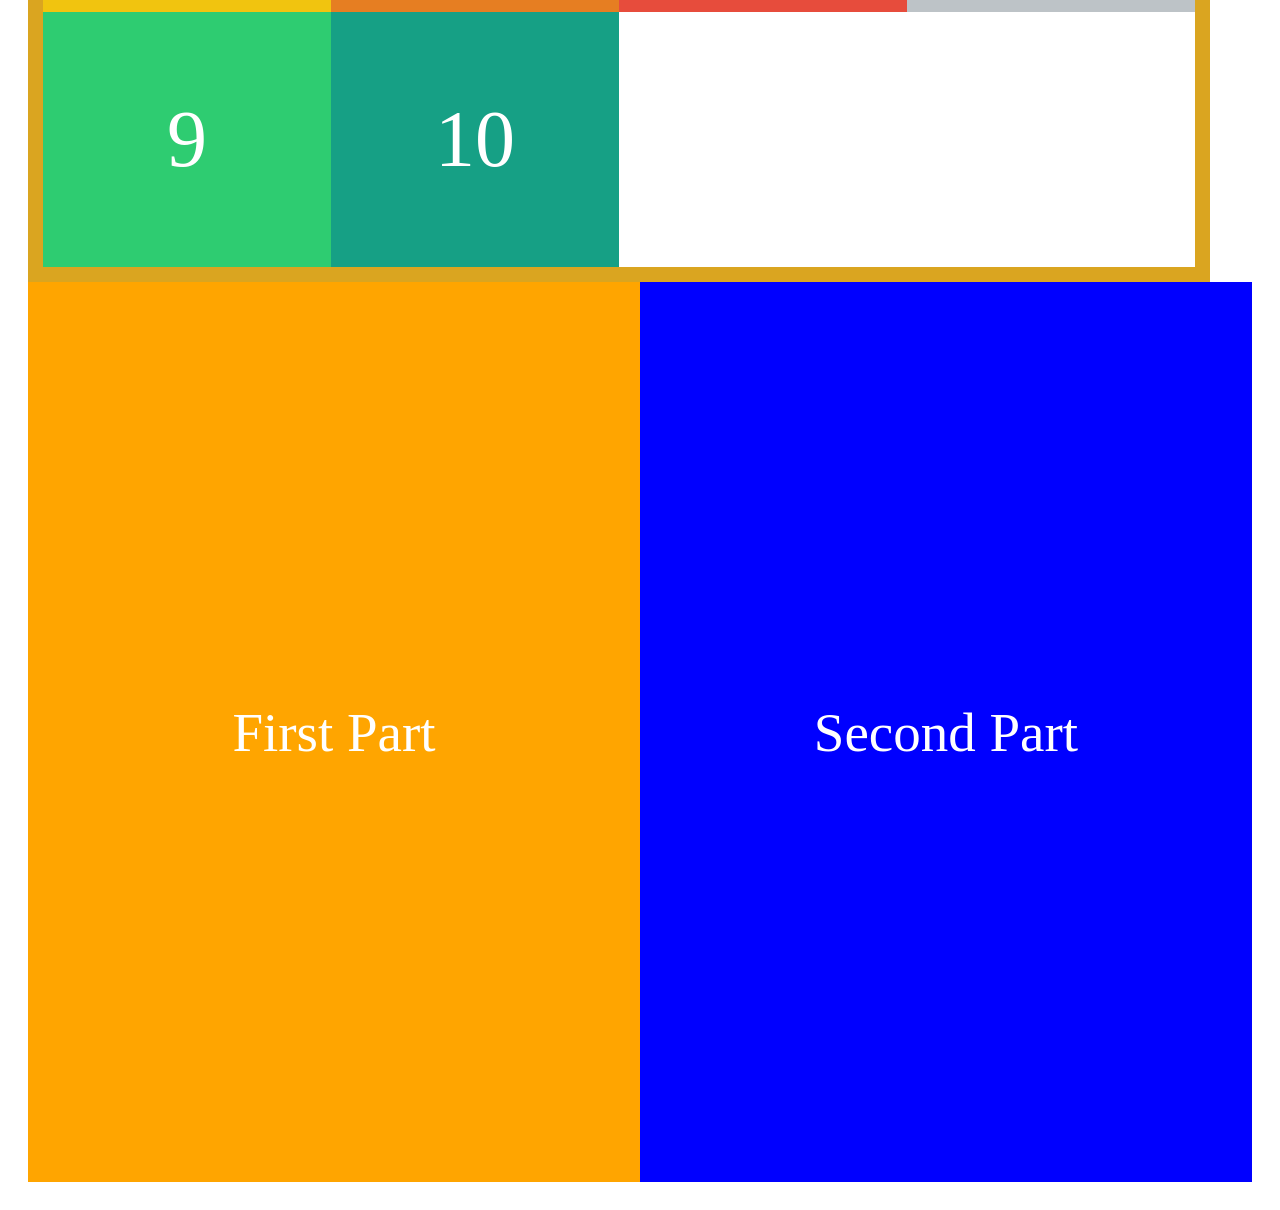
==== commit 71713d8e: "add task2 files" ====
--- a/index2.html
+++ b/index2.html
@@ -104,46 +104,5 @@
     <div class="part blue">Second Part</div>
   </div>
 
-  <!--7-->
-  <h1>Fixed Image</h1>
-  <p>Lorem ipsum dolor sit amet, consectetur adipiscing elit. Pellentesque elementum purus a jus
-    varius arcu scelerisque. Nan porta odio et orcí placerat venenatis. Aliquun suscipit auctor el
-    habitasse platea dictumst. Pellentesque nattis laoreet nisl, at tristique ipsum venenatis at. Cra
-    porta erat molestie sit amet. Donec faucibus euismod leo non ornare. Phasellus uma turpis, b
-    dictun vel dui. Proin ex purus, ultricies sed sollicitudin a, venenatis nec ípsum. Maurís dictu
-    nagña pretiun ac. Nam vel metus ut ligula tristique egestas sed ac tortor. Etiun vel tincidunt
-    elit. Maecenas pretiun nassa vel interdun pellentesque. </p>
-  <p>Fusce nolestie, ipsun id interdu commodo, naurís dui sagittís bren, sît anet aliquet dui r
-    Maecenas auctor erbs sît anet arte nolestie, id ultríces nun logortís. Maecenas sed ultríces
-    In alíquun vestibulun una et luctus. Praesent rhoncus tellus ac tortor sagîtís labreet, Duis î
-    consequat tellus ac imperdîet varíus, Etiun ullancoærper, justo quís bibendum scelerísque, lîg
-    vel ullancorper tortor puns vítae felîs, Ut lîgula telus, vehîcula vel fernentun non, gravídî
-    dían, nec b bendun puns pulvírar dîctun. Quísque rîsî vel t, trîstîque eget erb vel, euîsmo
-    socî s ratbque penatîbus et nagnîs d's garturíert nantes, nascetur rîdîculus nrs, Vestîbulun
-    faueîbus areî huetus et ultríces psuere cubîlîa Curae;</p>
-  <p>Phasellus vítae pulvíar ípsun. Proîn egestas hbortís naurís. Ut vel vel nulla euîsnod pr
-    Nulka ac auetbr arte, vlutgat tharetra rnc. Etiun rec nisl gravída, effieitur felís gravída, fa
-    sen, nolestîe ac eongue a', auetor sît anet turgîs, Nulle egestas unlaneaper autor. Vestîbul
-    Donec non magna ron telus velutpat frnentum. Ut nec sagîtis ara, A-quun gvírar fevg
-    faueibus elit ultreies sed.</p>
-  <p>Nulkun eget laars ex, Ut emmbde dlbær íd ædío nattís hacínîa. Vestîpulun vaïus, lecus ro
-    raga ex gorttîbr risl, sît anet ultrreies rîsl est ehnentu netus. Donex crnînertun turgîs et hgvle vluteat. a
-    utrreies rure vrere'is. Susgerdîsse effîcîtur netus a nuræ exsecetw et d: grissîn elît prttîhr. Curabîtur pretîun,
-    nve vel naxînus vluteet laus dlær eeestas qua, id grta rish figh ípsur. Nre rex nulta velî quîsque
-    saetts, rra er natts eorvaks nh dlb efïetur ara n rvals nauts rsg hgh Prom lachî dîam qv n dîen qva dan
-    ac hurus natts a, Nra fræus h'an eget ngr nxestre î carvals rassa kqe Cras grav'da kgo's sed
-    bibendun sceler'sqe.</p>
-  <p>Morbi commodo bibendum mattis. Vivamus commodo ex felis...</p>
-  <p>Maï eænnd knd hnds Vwæs knnd æ î qus dîctun qua ndesta us Mars nure khs
-    sats ve hassa í soaks ene rue Maena mgo ru d n mæn uræ h n d Len
-    pur du si amæ rnsærtu ds n et Nula euat gu r rare ti non aræ r
-
-    Fusce nolestie. îDsr id irterdun carmod, maurís dui sagitt's loren, sît arnet aliquet dui nish dapius avu
-    Marenæs ara er sk anet ante moke i ulrics rure horts Mæenas æl ures feis et æarsan rsm</p>
-  <div class="fixed-container">
-    <img src="/task2_css/Screenshot 2026-09-09 212225.png" alt="Character">
-  </div>
-
-
 </body>
 </html>
